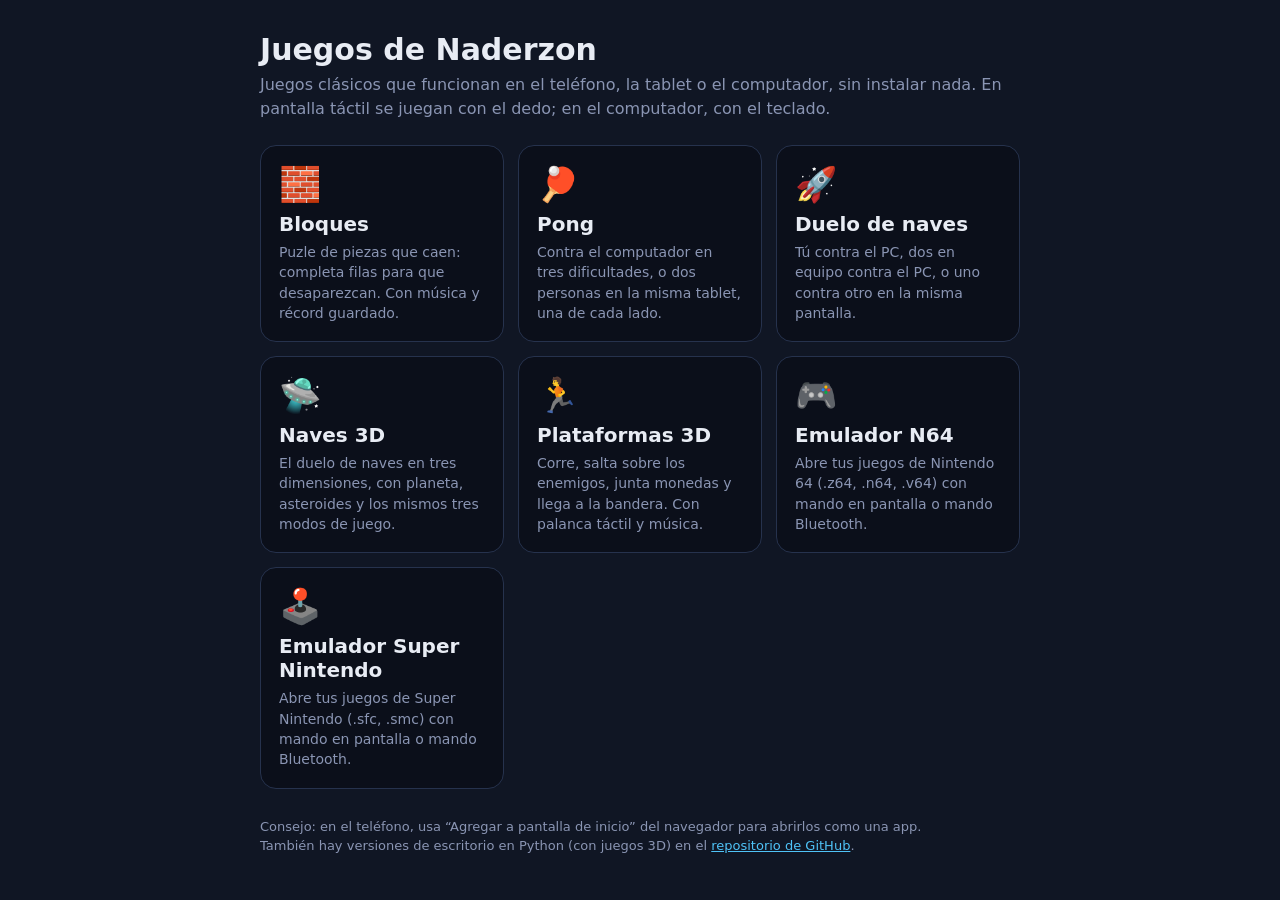
==== docs/index.html @ c0c84c0d "emuladores" ====
<!doctype html>
<html lang="es">
<head>
<meta charset="utf-8">
<meta name="viewport" content="width=device-width, initial-scale=1, viewport-fit=cover">
<meta name="theme-color" content="#101624">
<title>Juegos de Naderzon</title>
<link rel="stylesheet" href="estilo.css">
</head>
<body class="portada">
<main>
  <h1>Juegos de Naderzon</h1>
  <p class="lema">Juegos clásicos que funcionan en el teléfono, la tablet o el computador, sin instalar nada.
    En pantalla táctil se juegan con el dedo; en el computador, con el teclado.</p>
  <div class="tarjetas">
    <a class="tarjeta" href="bloques.html">
      <div class="icono">🧱</div>
      <h2>Bloques</h2>
      <p>Puzle de piezas que caen: completa filas para que desaparezcan. Con música y récord guardado.</p>
    </a>
    <a class="tarjeta" href="pong.html">
      <div class="icono">🏓</div>
      <h2>Pong</h2>
      <p>Contra el computador en tres dificultades, o dos personas en la misma tablet, una de cada lado.</p>
    </a>
    <a class="tarjeta" href="naves.html">
      <div class="icono">🚀</div>
      <h2>Duelo de naves</h2>
      <p>Tú contra el PC, dos en equipo contra el PC, o uno contra otro en la misma pantalla.</p>
    </a>
    <a class="tarjeta" href="naves3d.html">
      <div class="icono">🛸</div>
      <h2>Naves 3D</h2>
      <p>El duelo de naves en tres dimensiones, con planeta, asteroides y los mismos tres modos de juego.</p>
    </a>
    <a class="tarjeta" href="plataformas3d.html">
      <div class="icono">🏃</div>
      <h2>Plataformas 3D</h2>
      <p>Corre, salta sobre los enemigos, junta monedas y llega a la bandera. Con palanca táctil y música.</p>
    </a>
    <a class="tarjeta" href="emulador.html?s=n64">
      <div class="icono">🎮</div>
      <h2>Emulador N64</h2>
      <p>Abre tus juegos de Nintendo 64 (.z64, .n64, .v64) con mando en pantalla o mando Bluetooth.</p>
    </a>
    <a class="tarjeta" href="emulador.html?s=snes">
      <div class="icono">🕹️</div>
      <h2>Emulador Super Nintendo</h2>
      <p>Abre tus juegos de Super Nintendo (.sfc, .smc) con mando en pantalla o mando Bluetooth.</p>
    </a>
  </div>
  <footer>
    Consejo: en el teléfono, usa “Agregar a pantalla de inicio” del navegador para abrirlos como una app.<br>
    También hay versiones de escritorio en Python (con juegos 3D) en el
    <a href="https://github.com/naderzon1">repositorio de GitHub</a>.
  </footer>
</main>
</body>
</html>
---- docs/estilo.css ----
/* Estilo común de los juegos web: pantalla completa, tema oscuro y botones táctiles grandes. */
:root {
  --fondo: #101624;
  --panel: #0b0f1a;
  --boton: #1a2338;
  --boton-pulsado: #2c3d63;
  --borde: #26324d;
  --texto: #e8ecf4;
  --tenue: #8a95b3;
  --acento: #4fc3f7;
}

* { box-sizing: border-box; }
[hidden] { display: none !important; }

html, body {
  margin: 0;
  background: var(--fondo);
  color: var(--texto);
  font-family: system-ui, -apple-system, "Segoe UI", Roboto, sans-serif;
}

/* --- páginas de juego ------------------------------------------------------ */
body.juego {
  height: 100vh;
  height: 100dvh;
  overflow: hidden;
  overscroll-behavior: none;
  touch-action: none;
  user-select: none;
  -webkit-user-select: none;
  -webkit-touch-callout: none;
  -webkit-tap-highlight-color: transparent;
  display: grid;
  grid-template-columns: 1fr 1fr;
  grid-template-rows: auto minmax(0, 1fr) auto;
  grid-template-areas: "barra barra" "zona zona" "izq der";
  padding: env(safe-area-inset-top) env(safe-area-inset-right) env(safe-area-inset-bottom) env(safe-area-inset-left);
}

.barra {
  grid-area: barra;
  display: flex;
  align-items: center;
  gap: 6px;
  padding: 6px 8px;
}
.barra h1 {
  font-size: 17px;
  margin: 0 auto 0 4px;
  white-space: nowrap;
}
.barra button, .barra a {
  min-width: 42px;
  height: 40px;
  padding: 0 10px;
  border-radius: 10px;
  border: 1px solid var(--borde);
  background: var(--boton);
  color: var(--texto);
  font: inherit;
  font-size: 15px;
  display: inline-flex;
  align-items: center;
  justify-content: center;
  text-decoration: none;
  white-space: nowrap;
  cursor: pointer;
}
.barra button:active, .barra a:active { background: var(--boton-pulsado); }
@media (max-width: 480px) {
  .barra { gap: 5px; padding: 6px; }
  .barra h1 { display: none; }
  .barra a:first-child { margin-right: auto; }
  .barra button, .barra a { min-width: 38px; padding: 0 8px; font-size: 14px; }
}

.zona {
  grid-area: zona;
  min-width: 0;
  min-height: 0;
  overflow: hidden;
  display: flex;
  align-items: center;
  justify-content: center;
}
canvas {
  display: block;
  border-radius: 6px;
}

.controles {
  display: flex;
  gap: 8px;
  padding: 8px;
}
.controles.izq { grid-area: izq; }
.controles.der { grid-area: der; }
.controles button {
  flex: 1;
  min-height: 62px;
  border-radius: 14px;
  border: 1px solid var(--borde);
  background: var(--boton);
  color: var(--texto);
  font-size: 26px;
  font-weight: 600;
  cursor: pointer;
}
.controles button.pulsado { background: var(--boton-pulsado); border-color: var(--acento); }
.controles button small { display: block; font-size: 11px; font-weight: 400; color: var(--tenue); }

.ayuda {
  grid-column: 1 / -1;
  margin: 0;
  padding: 4px 8px 8px;
  text-align: center;
  font-size: 13px;
  color: var(--tenue);
  display: none;
}
.girar {
  grid-column: 1 / -1;
  margin: 0;
  padding: 6px;
  text-align: center;
  font-size: 13px;
  color: var(--tenue);
  display: none;
}

/* teléfono acostado: los botones van a los lados del tablero */
@media (orientation: landscape) and (max-height: 620px) {
  body.juego {
    grid-template-columns: auto minmax(0, 1fr) auto;
    grid-template-rows: auto minmax(0, 1fr);
    grid-template-areas: "barra barra barra" "izq zona der";
  }
  .controles { flex-direction: column; justify-content: center; width: 116px; }
  .controles button { flex: 0 0 auto; min-height: 58px; }
}

/* computador con ratón: sin botones táctiles, con la ayuda del teclado */
@media (hover: hover) and (pointer: fine) {
  .controles { display: none; }
  body.juego {
    grid-template-columns: minmax(0, 1fr);
    grid-template-rows: auto minmax(0, 1fr) auto;
    grid-template-areas: "barra" "zona" "ayuda";
  }
  .ayuda { display: block; grid-area: ayuda; }
}

/* juegos apaisados en un teléfono vertical: sugerir girarlo */
@media (orientation: portrait) and (max-width: 600px) {
  body.apaisado .girar { display: block; }
}

/* --- juegos 3D: la escena llena toda la zona y el marcador va encima ---------- */
.zona.escena { position: relative; display: block; }
.zona.escena canvas { width: 100%; height: 100%; border-radius: 0; }
.hud {
  position: absolute;
  inset: 0;
  pointer-events: none;
  font-family: ui-monospace, Consolas, "Courier New", monospace;
  text-shadow: 0 1px 3px rgba(0, 0, 0, 0.8);
}
.hud .vida {
  position: absolute;
  left: 10px;
  display: flex;
  align-items: center;
  gap: 8px;
  font-size: 13px;
}
.hud .vida .medidor { width: 140px; height: 10px; border-radius: 3px; overflow: hidden; background: #20222e; }
.hud .vida .medidor div { height: 100%; }
.hud .centro { position: absolute; left: 0; right: 0; text-align: center; }
.hud .titulo { top: 30%; font-size: clamp(26px, 7vw, 52px); font-weight: 700; }
.hud .subtitulo { top: calc(30% + clamp(40px, 10vw, 70px)); font-size: clamp(13px, 3.4vw, 18px); color: #fff; padding: 0 12px; }
.hud .info { bottom: 6px; font-size: 12px; color: #c5cbe0; padding: 0 8px; }
.hud .marcador {
  top: 0;
  padding: 6px 8px;
  font-size: clamp(12px, 3.3vw, 17px);
  color: #fff;
  background: rgba(13, 27, 42, 0.55);
  word-spacing: 2px;
}
.hud .panel {
  position: absolute;
  left: 50%;
  top: 26%;
  transform: translateX(-50%);
  width: min(560px, 92%);
  height: clamp(110px, 26vw, 170px);
  border-radius: 12px;
  background: rgba(13, 27, 42, 0.65);
}

.joystick {
  position: relative;
  width: 132px;
  height: 132px;
  margin: 0 auto;
  border-radius: 50%;
  background: var(--boton);
  border: 1px solid var(--borde);
  touch-action: none;
}
.joystick .palanca {
  position: absolute;
  left: 50%;
  top: 50%;
  width: 58px;
  height: 58px;
  margin: -29px 0 0 -29px;
  border-radius: 50%;
  background: var(--boton-pulsado);
  border: 2px solid var(--acento);
}
.controles button.redondo { flex: 0 0 auto; width: 112px; height: 112px; margin: 0 auto; border-radius: 50%; font-size: 20px; }

/* --- portada --------------------------------------------------------------- */
body.portada {
  min-height: 100vh;
  padding: 24px 16px 40px;
}
.portada main { max-width: 760px; margin: 0 auto; }
.portada h1 { font-size: 30px; margin: 8px 0 6px; }
.portada p.lema { color: var(--tenue); margin: 0 0 24px; line-height: 1.5; }
.tarjetas {
  display: grid;
  gap: 14px;
  grid-template-columns: repeat(auto-fit, minmax(220px, 1fr));
}
.tarjeta {
  display: block;
  padding: 18px;
  border-radius: 16px;
  border: 1px solid var(--borde);
  background: var(--panel);
  color: var(--texto);
  text-decoration: none;
}
.tarjeta:hover, .tarjeta:focus-visible { border-color: var(--acento); }
.tarjeta .icono { font-size: 34px; }
.tarjeta h2 { font-size: 20px; margin: 8px 0 6px; }
.tarjeta p { margin: 0; color: var(--tenue); font-size: 14px; line-height: 1.45; }
.portada footer { margin-top: 28px; color: var(--tenue); font-size: 13px; line-height: 1.5; }
.portada footer a { color: var(--acento); }
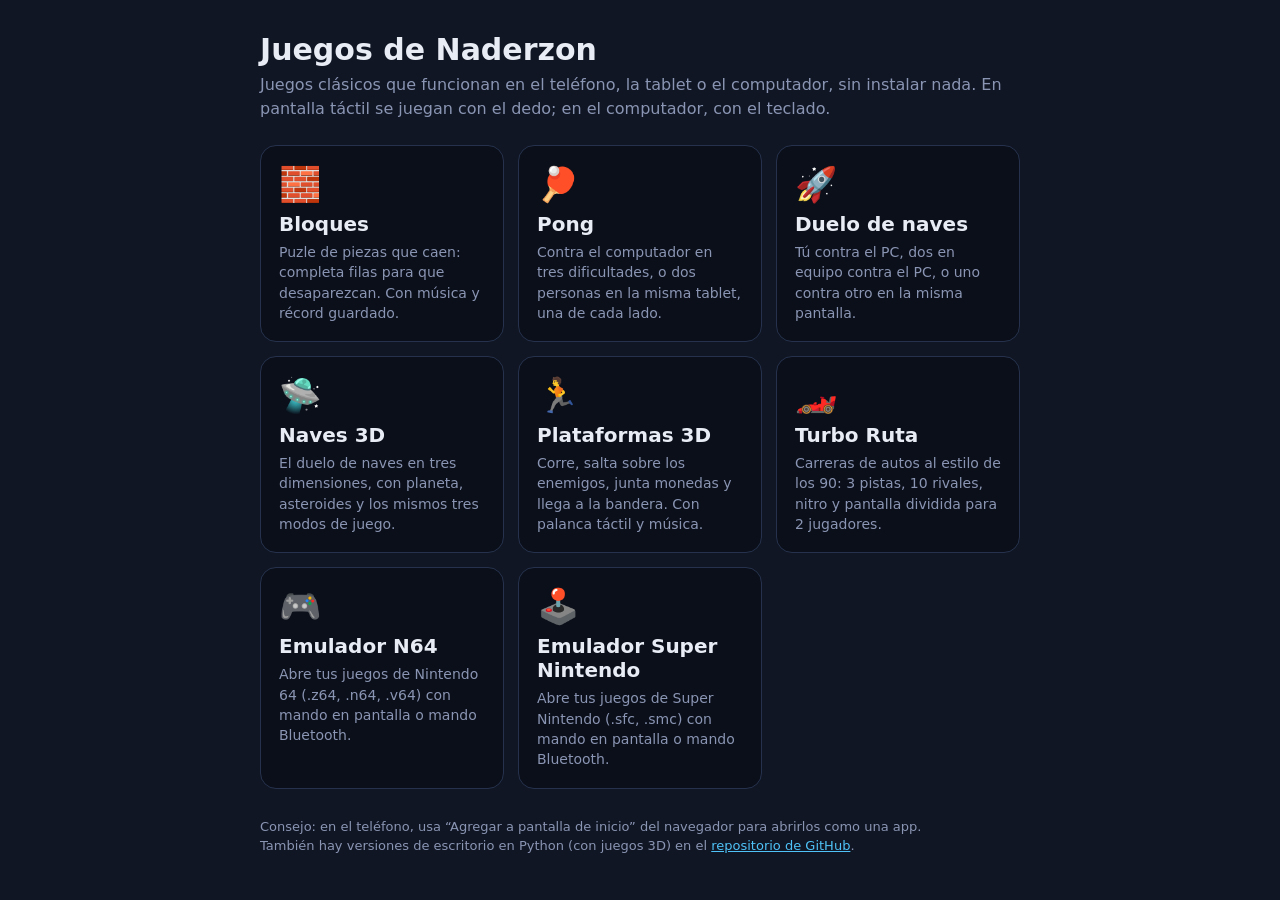
==== commit 1e189641: "Turbo Ruta: juego de carreras en pseudo 3D Carreras de 4 vueltas contra 10 rivales en tres pistas (V" ====
--- a/docs/index.html
+++ b/docs/index.html
@@ -38,6 +38,11 @@
       <h2>Plataformas 3D</h2>
       <p>Corre, salta sobre los enemigos, junta monedas y llega a la bandera. Con palanca táctil y música.</p>
     </a>
+    <a class="tarjeta" href="carreras.html">
+      <div class="icono">🏎️</div>
+      <h2>Turbo Ruta</h2>
+      <p>Carreras de autos al estilo de los 90: 3 pistas, 10 rivales, nitro y pantalla dividida para 2 jugadores.</p>
+    </a>
     <a class="tarjeta" href="emulador.html?s=n64">
       <div class="icono">🎮</div>
       <h2>Emulador N64</h2>
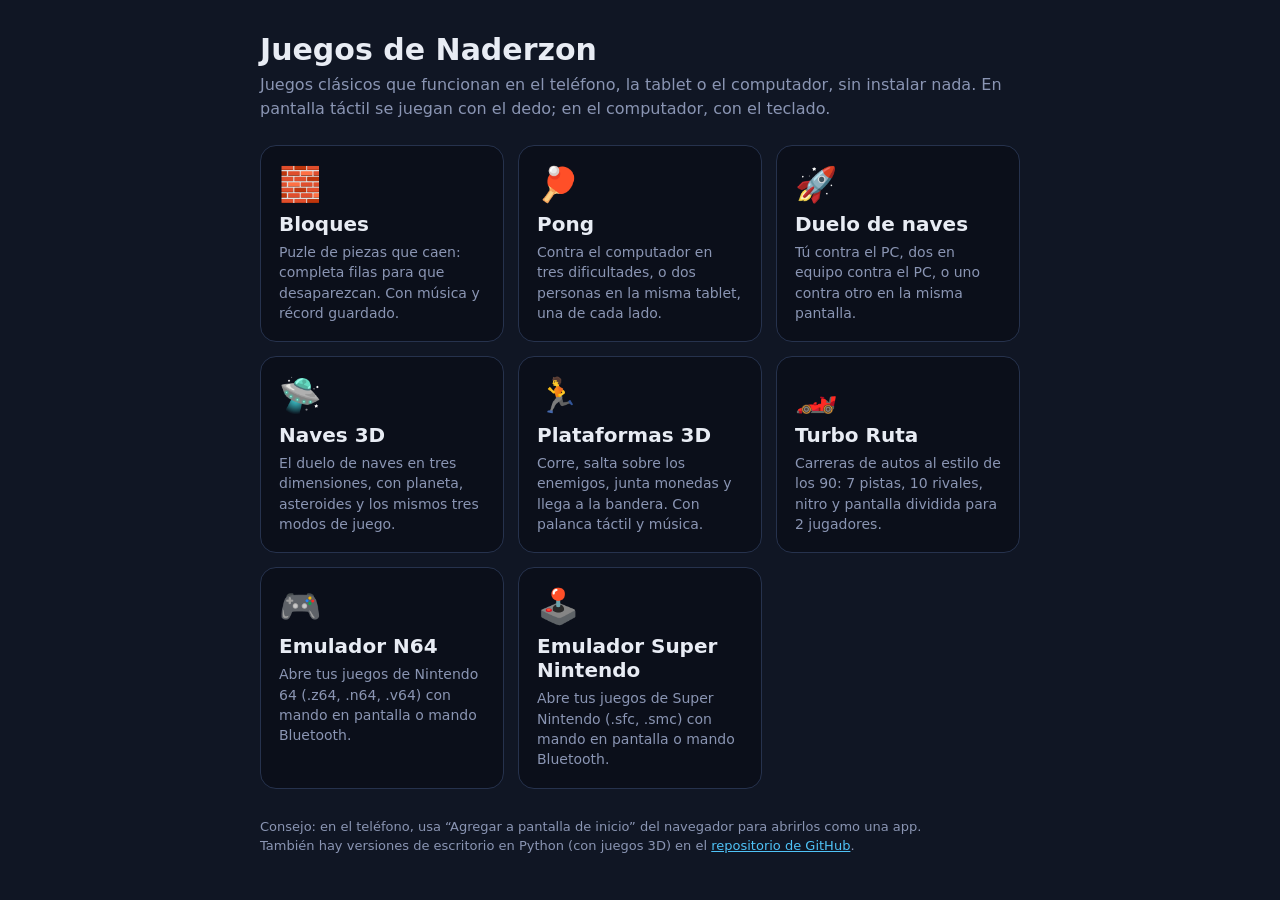
==== commit 82f46ac4: "Turbo Ruta: cuatro pistas nuevas Ciudad de noche (edificios con ventanas encendidas y farolas, curva" ====
--- a/docs/index.html
+++ b/docs/index.html
@@ -41,7 +41,7 @@
     <a class="tarjeta" href="carreras.html">
       <div class="icono">🏎️</div>
       <h2>Turbo Ruta</h2>
-      <p>Carreras de autos al estilo de los 90: 3 pistas, 10 rivales, nitro y pantalla dividida para 2 jugadores.</p>
+      <p>Carreras de autos al estilo de los 90: 7 pistas, 10 rivales, nitro y pantalla dividida para 2 jugadores.</p>
     </a>
     <a class="tarjeta" href="emulador.html?s=n64">
       <div class="icono">🎮</div>
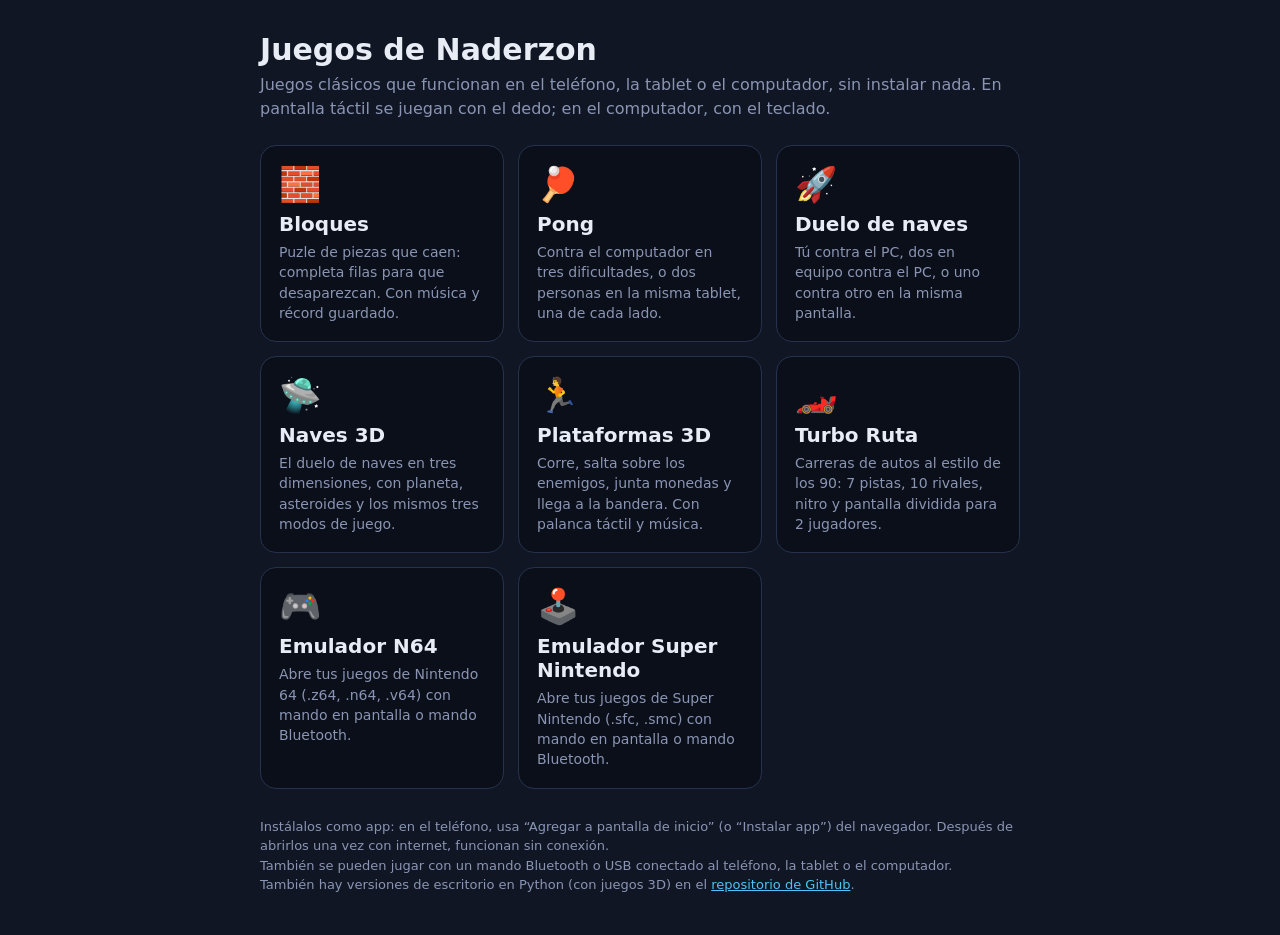
==== commit 915fbc6c: "Mejoras generales: app instalable sin conexión, teléfono vertical y mandos - El sitio se instala com" ====
--- a/docs/index.html
+++ b/docs/index.html
@@ -6,6 +6,11 @@
 <meta name="theme-color" content="#101624">
 <title>Juegos de Naderzon</title>
 <link rel="stylesheet" href="estilo.css">
+<link rel="manifest" href="manifest.webmanifest">
+<link rel="icon" href="iconos/icono-192.png">
+<link rel="apple-touch-icon" href="iconos/icono-192.png">
+<meta name="mobile-web-app-capable" content="yes">
+<meta name="apple-mobile-web-app-capable" content="yes">
 </head>
 <body class="portada">
 <main>
@@ -55,10 +60,13 @@
     </a>
   </div>
   <footer>
-    Consejo: en el teléfono, usa “Agregar a pantalla de inicio” del navegador para abrirlos como una app.<br>
+    Instálalos como app: en el teléfono, usa “Agregar a pantalla de inicio” (o “Instalar app”) del navegador.
+    Después de abrirlos una vez con internet, funcionan sin conexión.<br>
+    También se pueden jugar con un mando Bluetooth o USB conectado al teléfono, la tablet o el computador.<br>
     También hay versiones de escritorio en Python (con juegos 3D) en el
     <a href="https://github.com/naderzon1">repositorio de GitHub</a>.
   </footer>
 </main>
+<script src="comun.js"></script>
 </body>
 </html>
--- a/docs/estilo.css
+++ b/docs/estilo.css
@@ -119,16 +119,6 @@
   color: var(--tenue);
   display: none;
 }
-.girar {
-  grid-column: 1 / -1;
-  margin: 0;
-  padding: 6px;
-  text-align: center;
-  font-size: 13px;
-  color: var(--tenue);
-  display: none;
-}
-
 /* teléfono acostado: los botones van a los lados del tablero */
 @media (orientation: landscape) and (max-height: 620px) {
   body.juego {
@@ -149,11 +139,6 @@
     grid-template-areas: "barra" "zona" "ayuda";
   }
   .ayuda { display: block; grid-area: ayuda; }
-}
-
-/* juegos apaisados en un teléfono vertical: sugerir girarlo */
-@media (orientation: portrait) and (max-width: 600px) {
-  body.apaisado .girar { display: block; }
 }
 
 /* --- juegos 3D: la escena llena toda la zona y el marcador va encima ---------- */
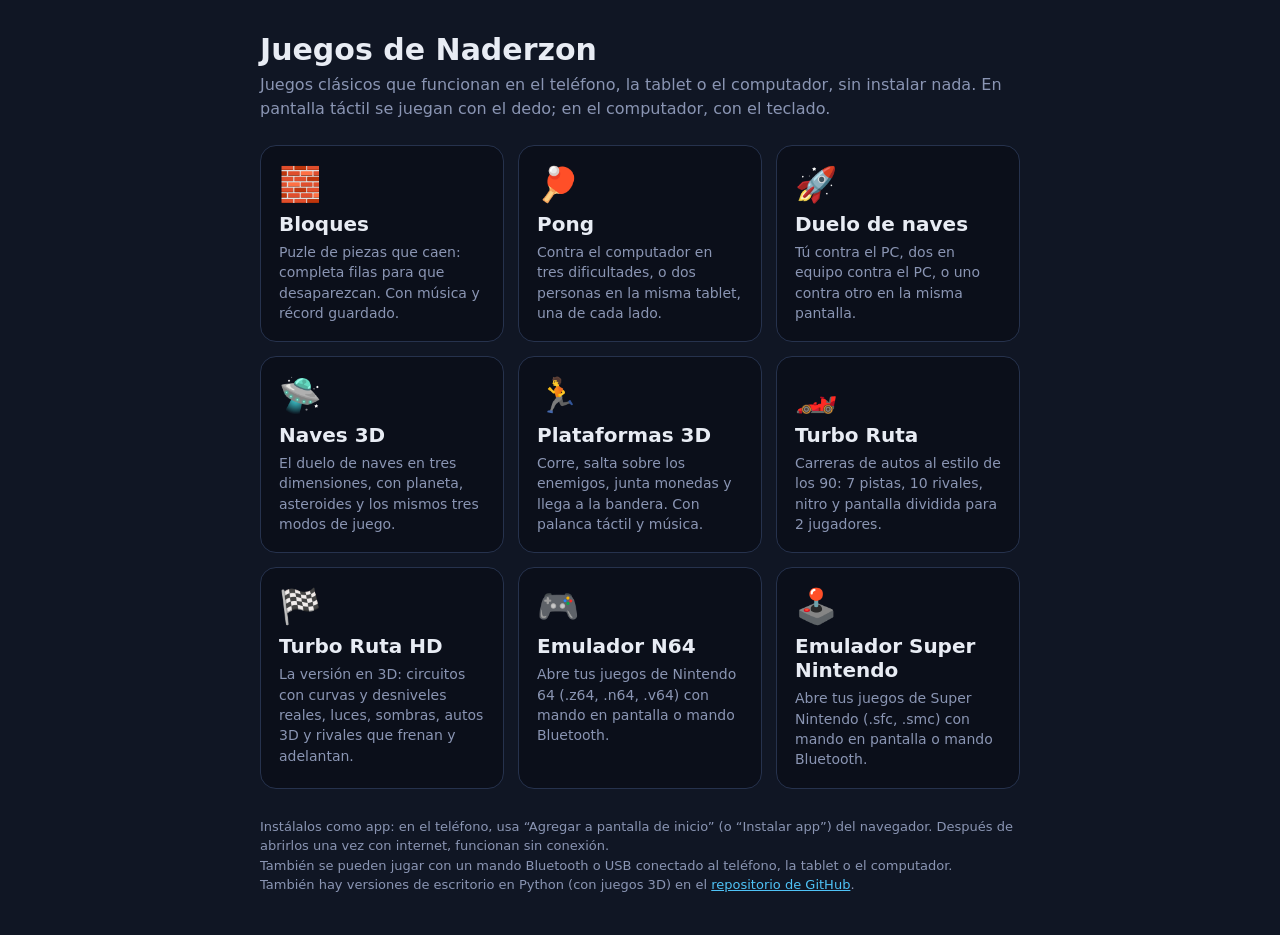
==== commit a7c5605a: "Turbo Ruta HD: versión en 3D del juego de carreras Nueva página docs/carreras-hd.html con three.js: " ====
--- a/docs/index.html
+++ b/docs/index.html
@@ -48,6 +48,11 @@
       <h2>Turbo Ruta</h2>
       <p>Carreras de autos al estilo de los 90: 7 pistas, 10 rivales, nitro y pantalla dividida para 2 jugadores.</p>
     </a>
+    <a class="tarjeta" href="carreras-hd.html">
+      <div class="icono">🏁</div>
+      <h2>Turbo Ruta HD</h2>
+      <p>La versión en 3D: circuitos con curvas y desniveles reales, luces, sombras, autos 3D y rivales que frenan y adelantan.</p>
+    </a>
     <a class="tarjeta" href="emulador.html?s=n64">
       <div class="icono">🎮</div>
       <h2>Emulador N64</h2>
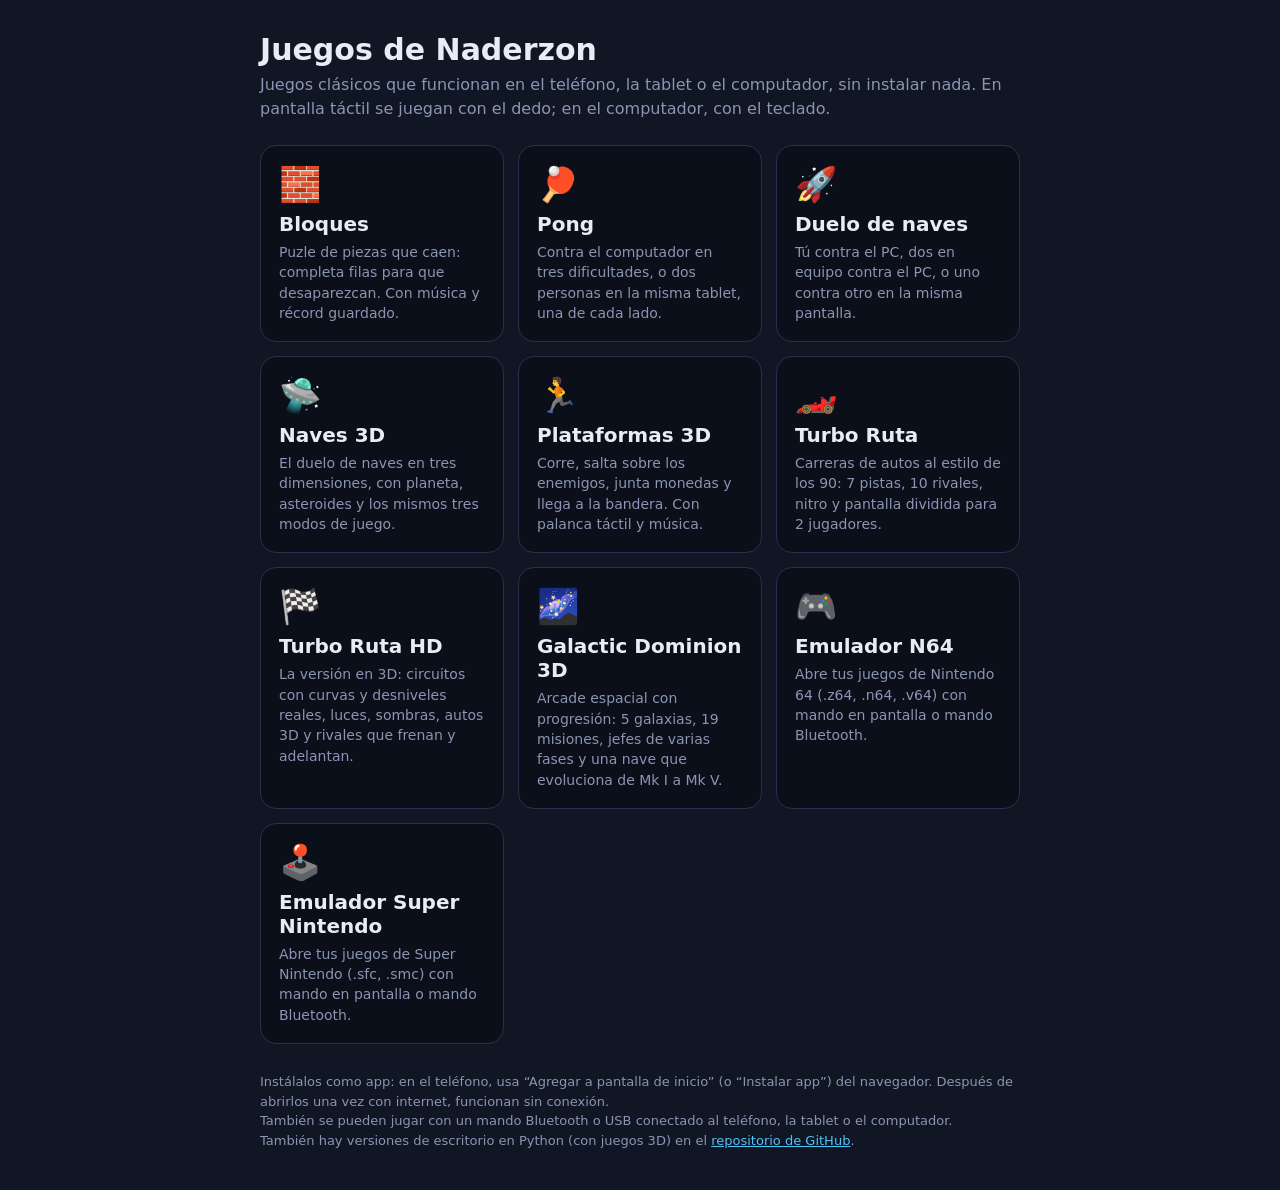
==== commit 31ef6ef4: "GALACTIC DOMINION 3D: versión web y adaptación a cualquier pantalla Web (docs/galactic.html, three.j" ====
--- a/docs/index.html
+++ b/docs/index.html
@@ -53,6 +53,11 @@
       <h2>Turbo Ruta HD</h2>
       <p>La versión en 3D: circuitos con curvas y desniveles reales, luces, sombras, autos 3D y rivales que frenan y adelantan.</p>
     </a>
+    <a class="tarjeta" href="galactic.html">
+      <div class="icono">🌌</div>
+      <h2>Galactic Dominion 3D</h2>
+      <p>Arcade espacial con progresión: 5 galaxias, 19 misiones, jefes de varias fases y una nave que evoluciona de Mk I a Mk V.</p>
+    </a>
     <a class="tarjeta" href="emulador.html?s=n64">
       <div class="icono">🎮</div>
       <h2>Emulador N64</h2>
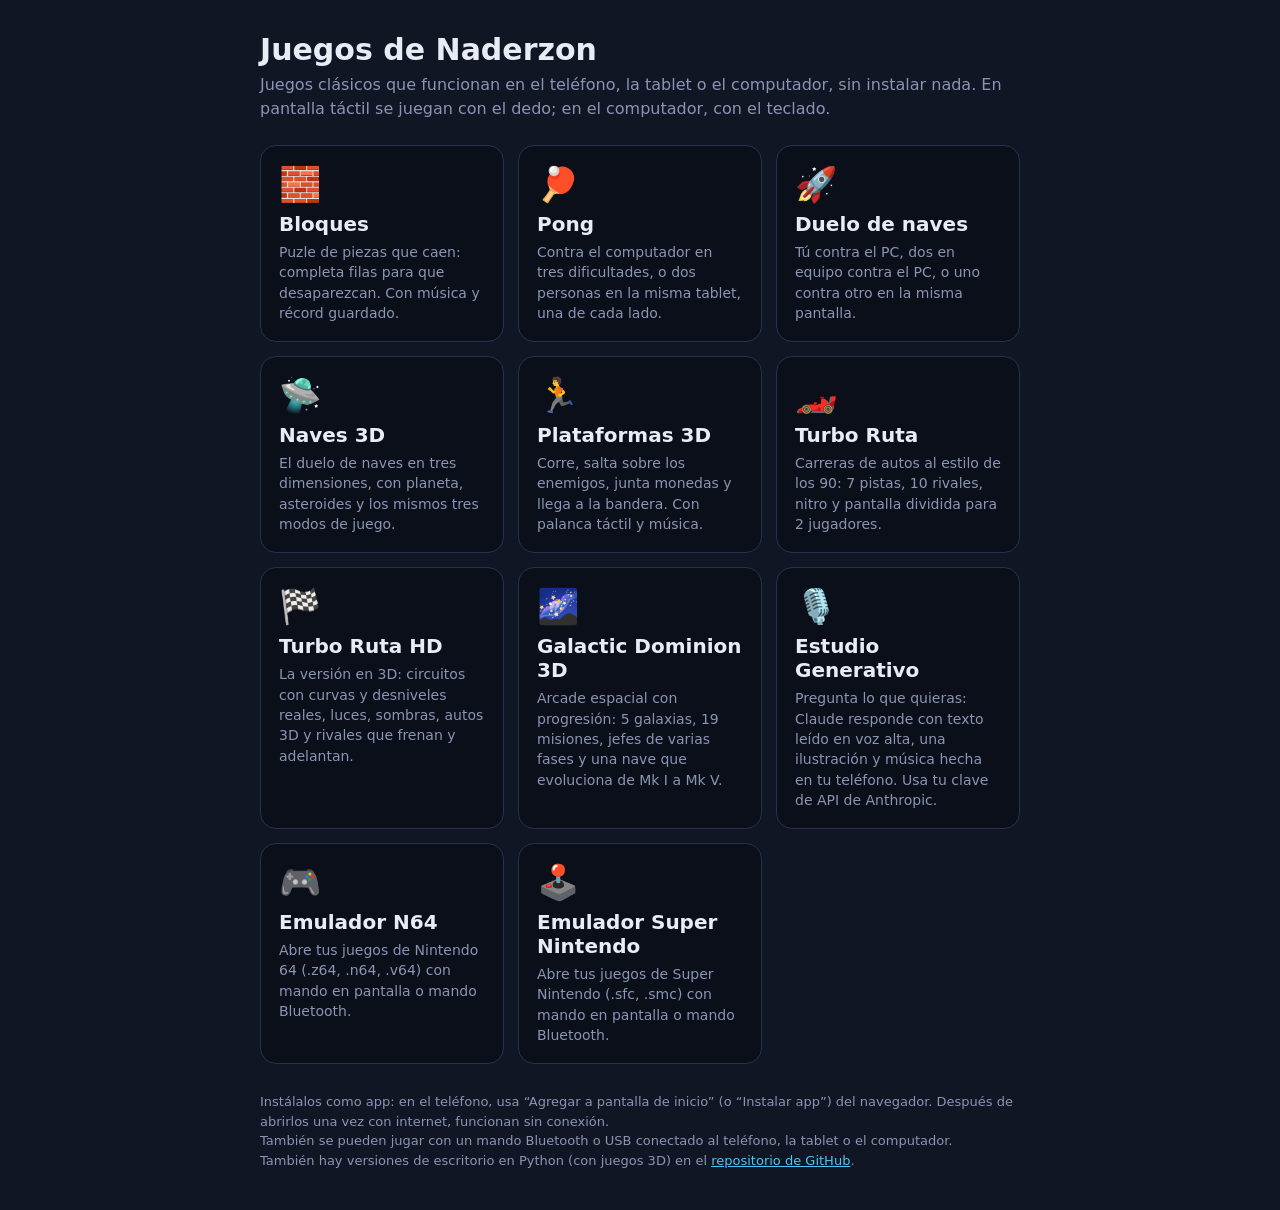
==== commit 5537039e: "Estudio Generativo web: chat con Claude con voz, imagen y música - docs/estudio.html: chat que respo" ====
--- a/docs/index.html
+++ b/docs/index.html
@@ -58,6 +58,11 @@
       <h2>Galactic Dominion 3D</h2>
       <p>Arcade espacial con progresión: 5 galaxias, 19 misiones, jefes de varias fases y una nave que evoluciona de Mk I a Mk V.</p>
     </a>
+    <a class="tarjeta" href="estudio.html">
+      <div class="icono">🎙️</div>
+      <h2>Estudio Generativo</h2>
+      <p>Pregunta lo que quieras: Claude responde con texto leído en voz alta, una ilustración y música hecha en tu teléfono. Usa tu clave de API de Anthropic.</p>
+    </a>
     <a class="tarjeta" href="emulador.html?s=n64">
       <div class="icono">🎮</div>
       <h2>Emulador N64</h2>
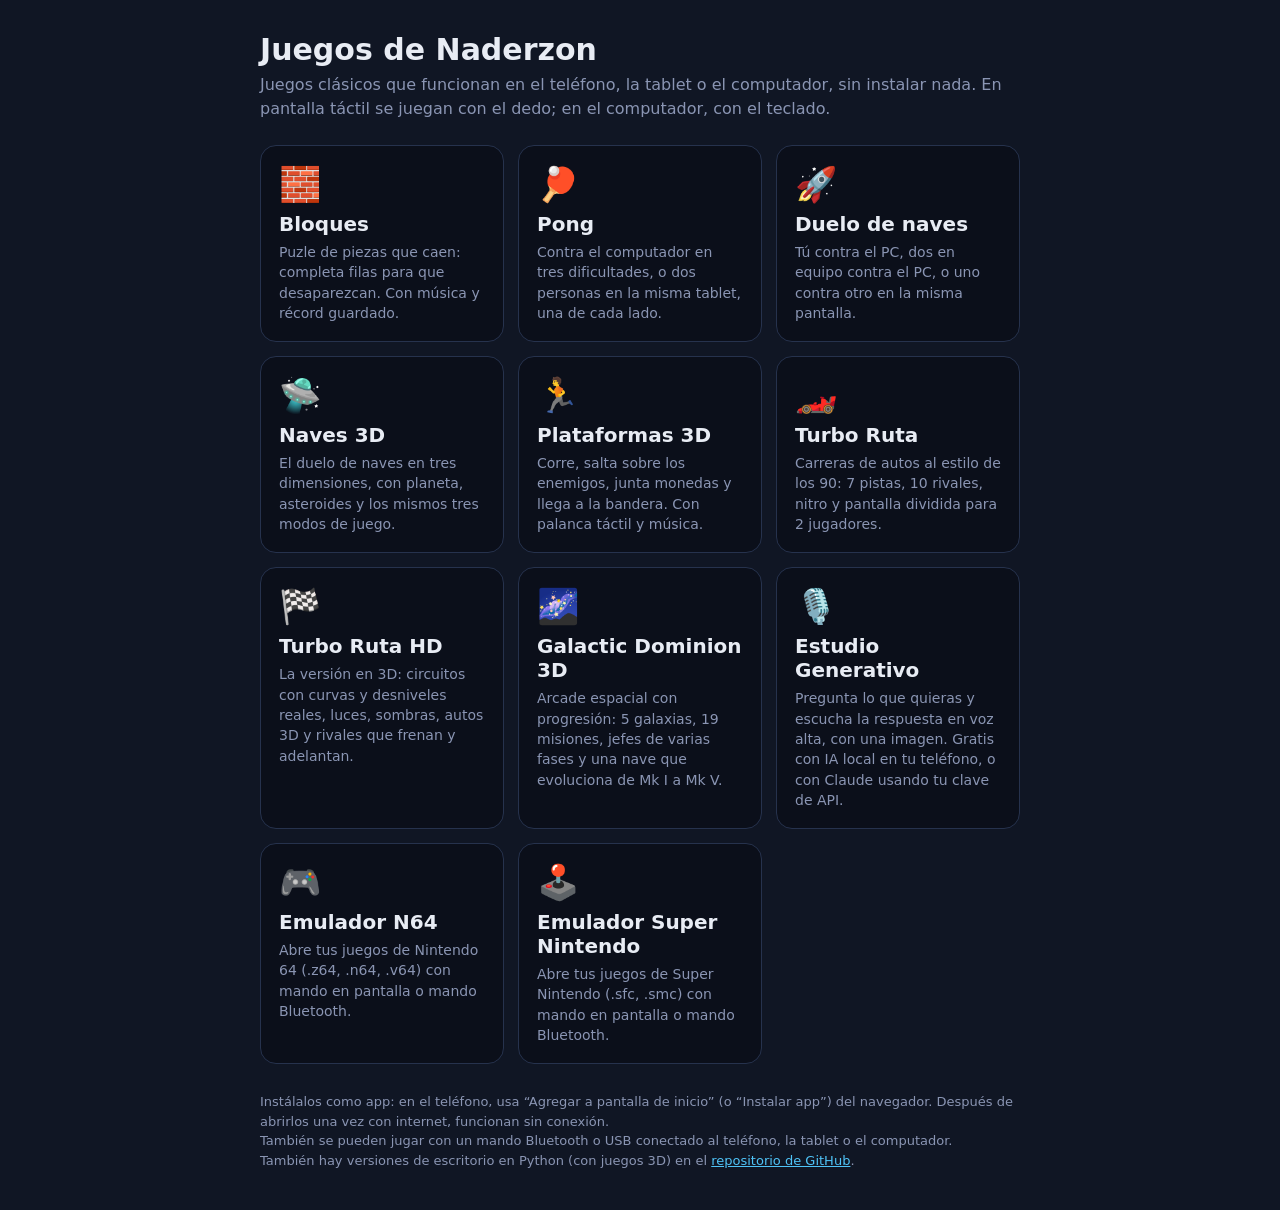
==== commit 8c88f694: "Estudio Generativo: IA local gratis sin clave y narración en lugar de música - Nuevo modo IA local: " ====
--- a/docs/index.html
+++ b/docs/index.html
@@ -61,7 +61,7 @@
     <a class="tarjeta" href="estudio.html">
       <div class="icono">🎙️</div>
       <h2>Estudio Generativo</h2>
-      <p>Pregunta lo que quieras: Claude responde con texto leído en voz alta, una ilustración y música hecha en tu teléfono. Usa tu clave de API de Anthropic.</p>
+      <p>Pregunta lo que quieras y escucha la respuesta en voz alta, con una imagen. Gratis con IA local en tu teléfono, o con Claude usando tu clave de API.</p>
     </a>
     <a class="tarjeta" href="emulador.html?s=n64">
       <div class="icono">🎮</div>
